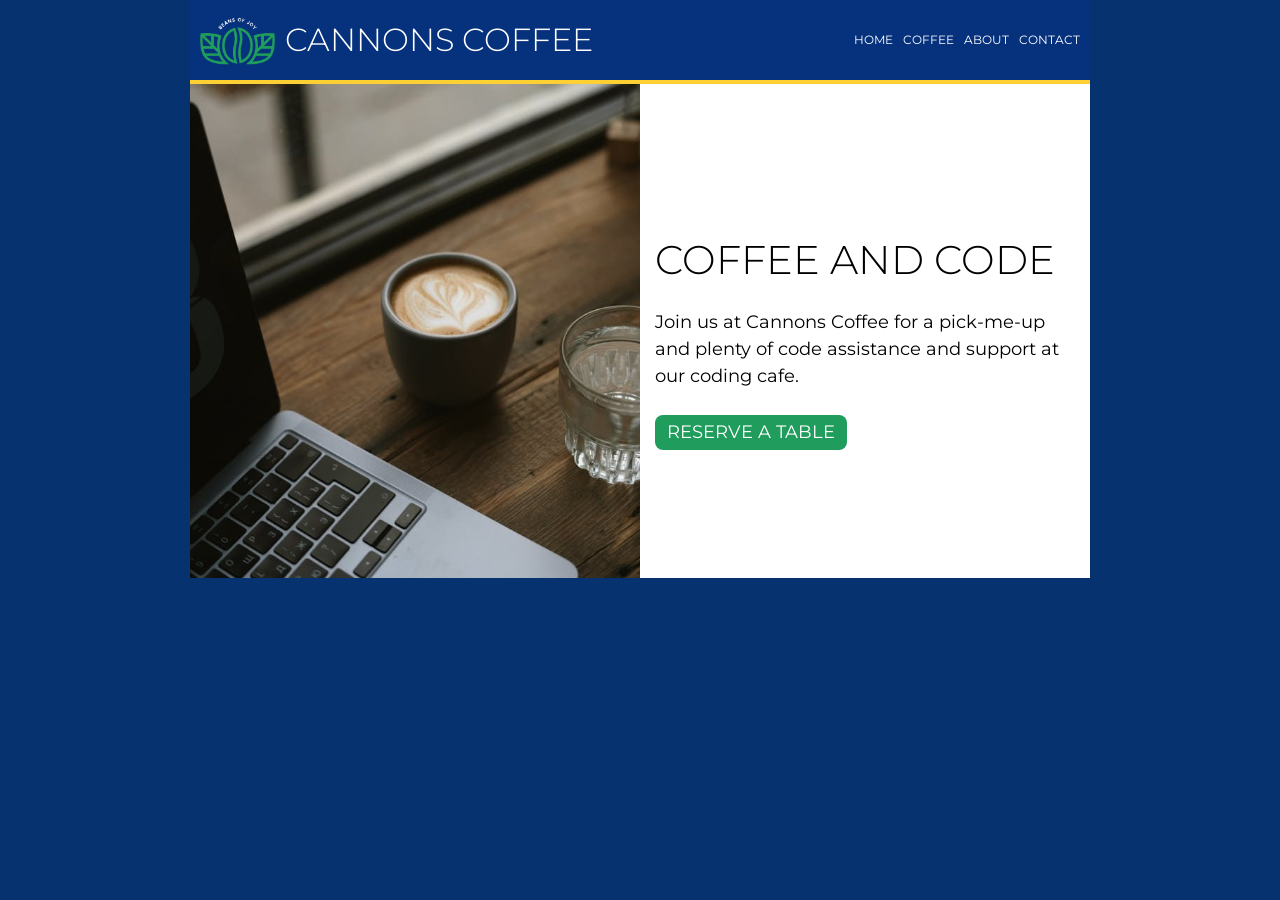
==== index.html @ d1c2d3db "initial commit" ====
<!DOCTYPE html>
<html lang="en">

<head>
    <meta charset="UTF-8">
    <meta name="viewport" content="width=device-width, initial-scale=1.0">
    <title>Document</title>
    <link rel="stylesheet" href="css/styles.css">
</head>

<body>
    <header>
        <img src="images/logonav.png" alt="Cannons Coffee Logo, Beans of Joy" />
        <h1> CANNONS COFFEE </h1>
        <nav>
            <a href="index.html"> Home </a>
            <a href="latte.html"> Coffee </a>
            <a href="https://www.starbucks.com/" target="_blank"> About </a>
            <a href="mailto:jc.8161984@gmail.com"> Contact </a>
        </nav>
    </header>


    <div class="container">

        <main>
            <section class="opening">
                <img src="images/coffee-computer.jpg" alt="Laptop with a cup of coffee and a glass of water" />
                <div class="opening-text">
                    <h2>Coffee and Code</h2>
                    <p> Join us at Cannons Coffee for a pick-me-up and plenty of code assistance and support at our
                        coding cafe. </p>
                    <a class="button" href="https://www.dunkindonuts.com/" target="_blank" rel="noopener noreferrer">
                        Reserve a table </a>
                </div>
            </section>









        </main>

        <footer>
        </footer>

    </div>

</body>

</html>
---- css/styles.css ----
@import url('https://fonts.googleapis.com/css2?family=Montserrat:ital,wght@0,100..900;1,100..900&family=Nunito+Sans:ital,opsz,wght@0,6..12,200..1000;1,6..12,200..1000&family=Ovo&display=swap');

:root {
  --black: #000000;
  --Catalina: #06327d;
  --Bluetiful: #2b70e4;
  --Vegan: #209d5c;
  --Sunglow: #ffd034;
  --white: #ffffff;
  --LightBlue: #cadbf8;
  --line-height: 1.1667;
  --font-weight: 300;
  --text-transform: uppercase;
}

html {
  box-sizing: border-box;
}

*,
*:before,
*:after {
  box-sizing: inherit;
}

body {
  color: var(--black);
  background-color: #063270;
  font-family: "Montserrat", sans-serif;
  font-size: 1.125rem;
  line-height: 1.5;
  margin: 0;
}

h1 {
    font-size: 3rem;
    line-height: var(--line-height);
    font-weight: var(--font-weight);
    text-transform: var(--text-transform);
    margin: 0;
}

h2 {
    font-size: 2.5rem;
    line-height: var(--line-height);
    font-weight: var(--font-weight);
    text-transform: var(--text-transform);
}

h3 {
    font-size: 1.75rem;
    line-height: var(--line-height);
    font-weight: var(--font-weight);
}

.container {
    max-width: 1200px;
    margin: 0 auto;
}

/* ___________________________________________________________ */
/* Mobile (max-width: 649px) */
header {
    background-color: var(--Catalina);
    color: var(--white);
    text-align: center;
    padding: 20px;
}

header img {
    display: block;
    width: 70px;
    margin: 0 auto;
}

header h1 {
    margin: 10px auto;
}

nav {
    display: flex;
    flex-wrap: wrap;
    justify-content: center;
    gap: 10px;
    max-width: 220px;
    margin: 0 auto;
}

nav a {
    color: var(--white);
    text-decoration: none;
    text-transform: uppercase;
}

.opening {
    background-color: var(--white);
    padding: 35px 20px;
     border-top: 4px solid var(--Sunglow);
}

.opening img {
    display: block;
    width: 100%;
    height: auto;
}

.opening h2 {
    margin: 25px 0;
}

.opening p {
    margin-bottom: 25px;
}

.button {
    display: inline-block;
    background-color: var(--Vegan);
    color: var(--white);
    border-radius: 8px;
    text-decoration: none;
    text-transform: uppercase;
    padding: 4px 12px;
}

/* _________________________________________________ */
/* Tablet */
@media (min-width: 650px) {
    header {
        display: flex;
        flex-wrap: wrap;
        align-items: center;
        justify-content: center;
        column-gap: 15px;
        row-gap: 10px;
        padding: 20px;
    }

    header img {
        width: 100px;
        margin: 0;
    }

    header h1 {
        max-width: none;
        margin: 0;
        white-space: nowrap;
    }

    nav {
        width: 100%;
        max-width: none;
        margin: 0;
        gap: 20px;
    }

.opening {
    display: flex;
    align-items: stretch;
    gap: 0;
    padding: 0;
}

.opening img {
    width: 50%;
    height: auto;
    object-fit: cover;
}

.opening-text {
    flex: 1;
    min-width: 0;
    padding: 20px 15px;
}
/* _________________________________________________ */
/* Desktop */
@media (min-width: 1000px) {

    header {
        max-width: 900px;
        margin: 0 auto;
        flex-wrap: nowrap;
        justify-content: space-between;
        gap: 10px;
        padding: 15px 10px;
    }

    header img {
        width: 75px;
    }

    header h1 {
        font-size: 2rem;
    }

    nav {
        width: auto;
        flex-wrap: nowrap;
        margin-left: auto;
        gap: 10px;
    }

    nav a {
        font-size: 0.75rem;
    }

    .opening {
        max-width: 900px;
        margin: 0 auto;
        align-items: center;
        padding: 0;
    }

    .opening img {
        width: 50%;
        object-fit: cover;
    }

    .opening-text {
        flex: 1;
        padding: 20px 15px;
    }
}
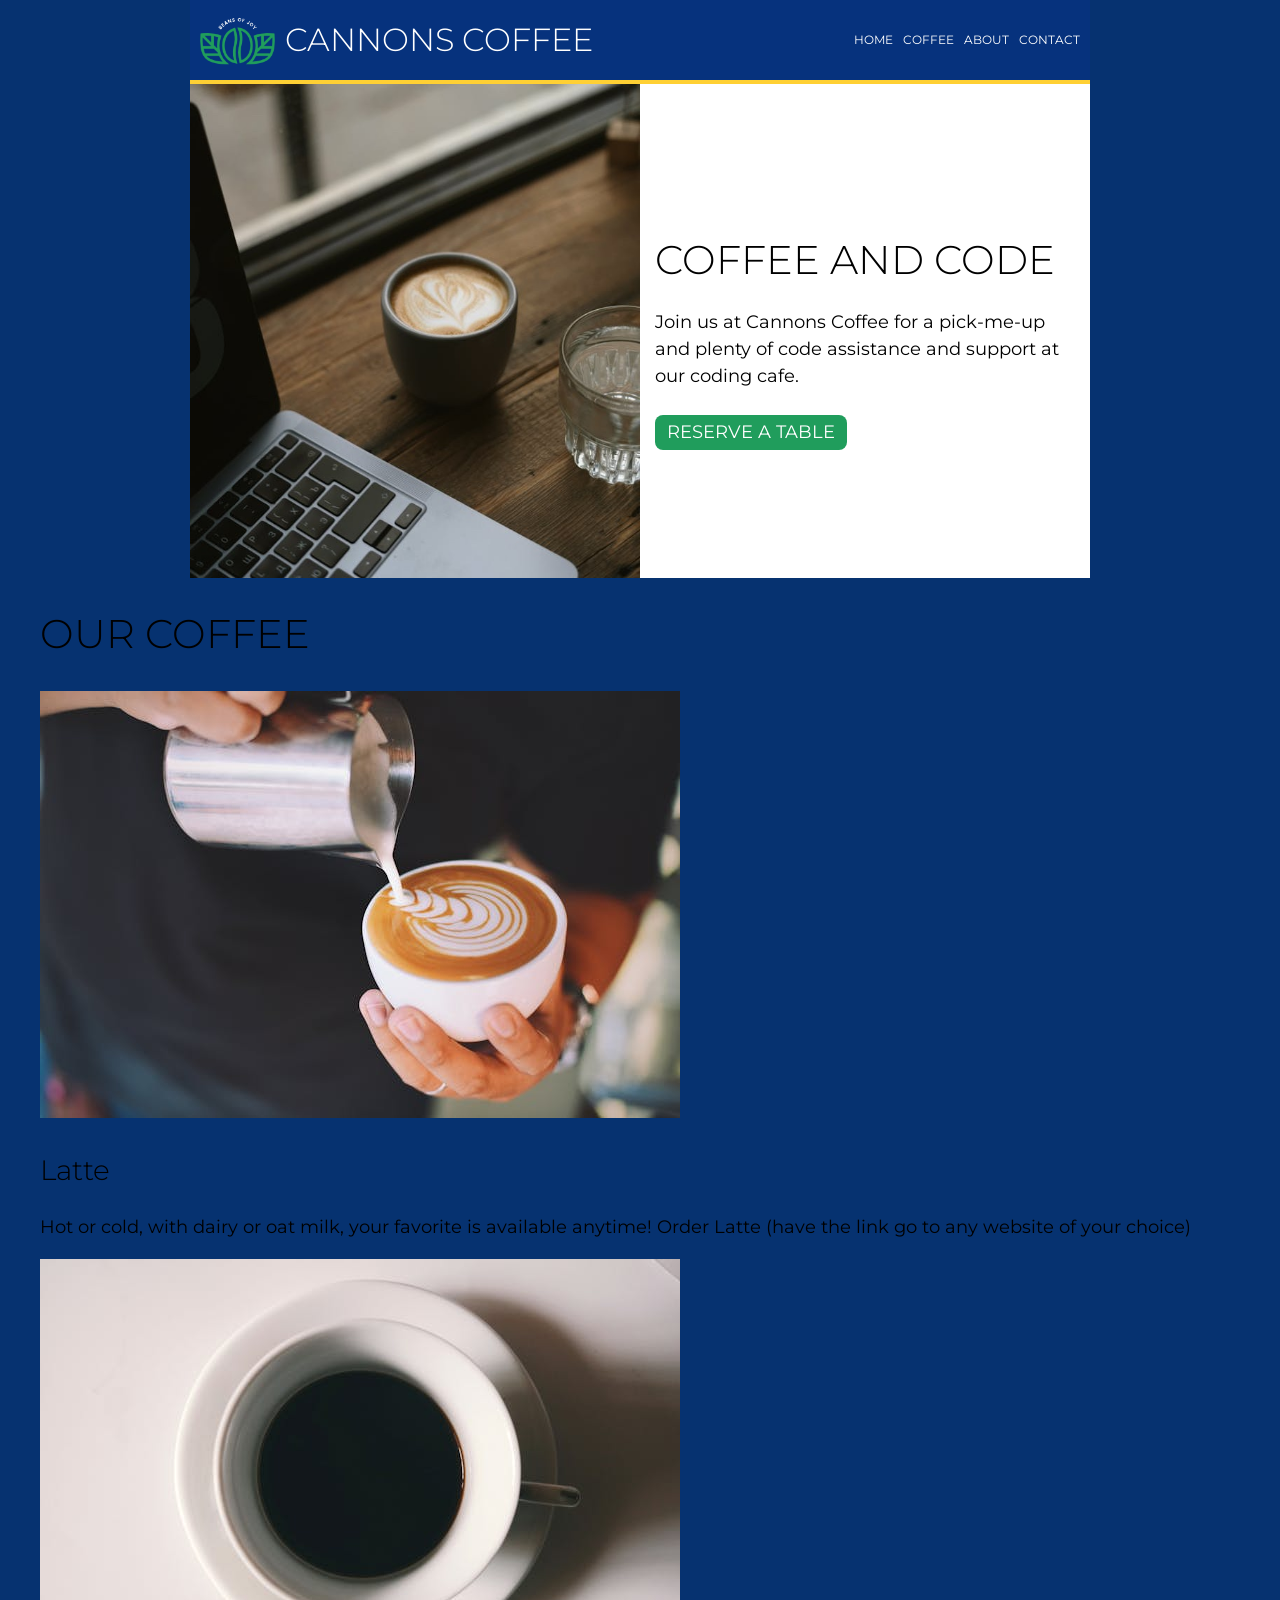
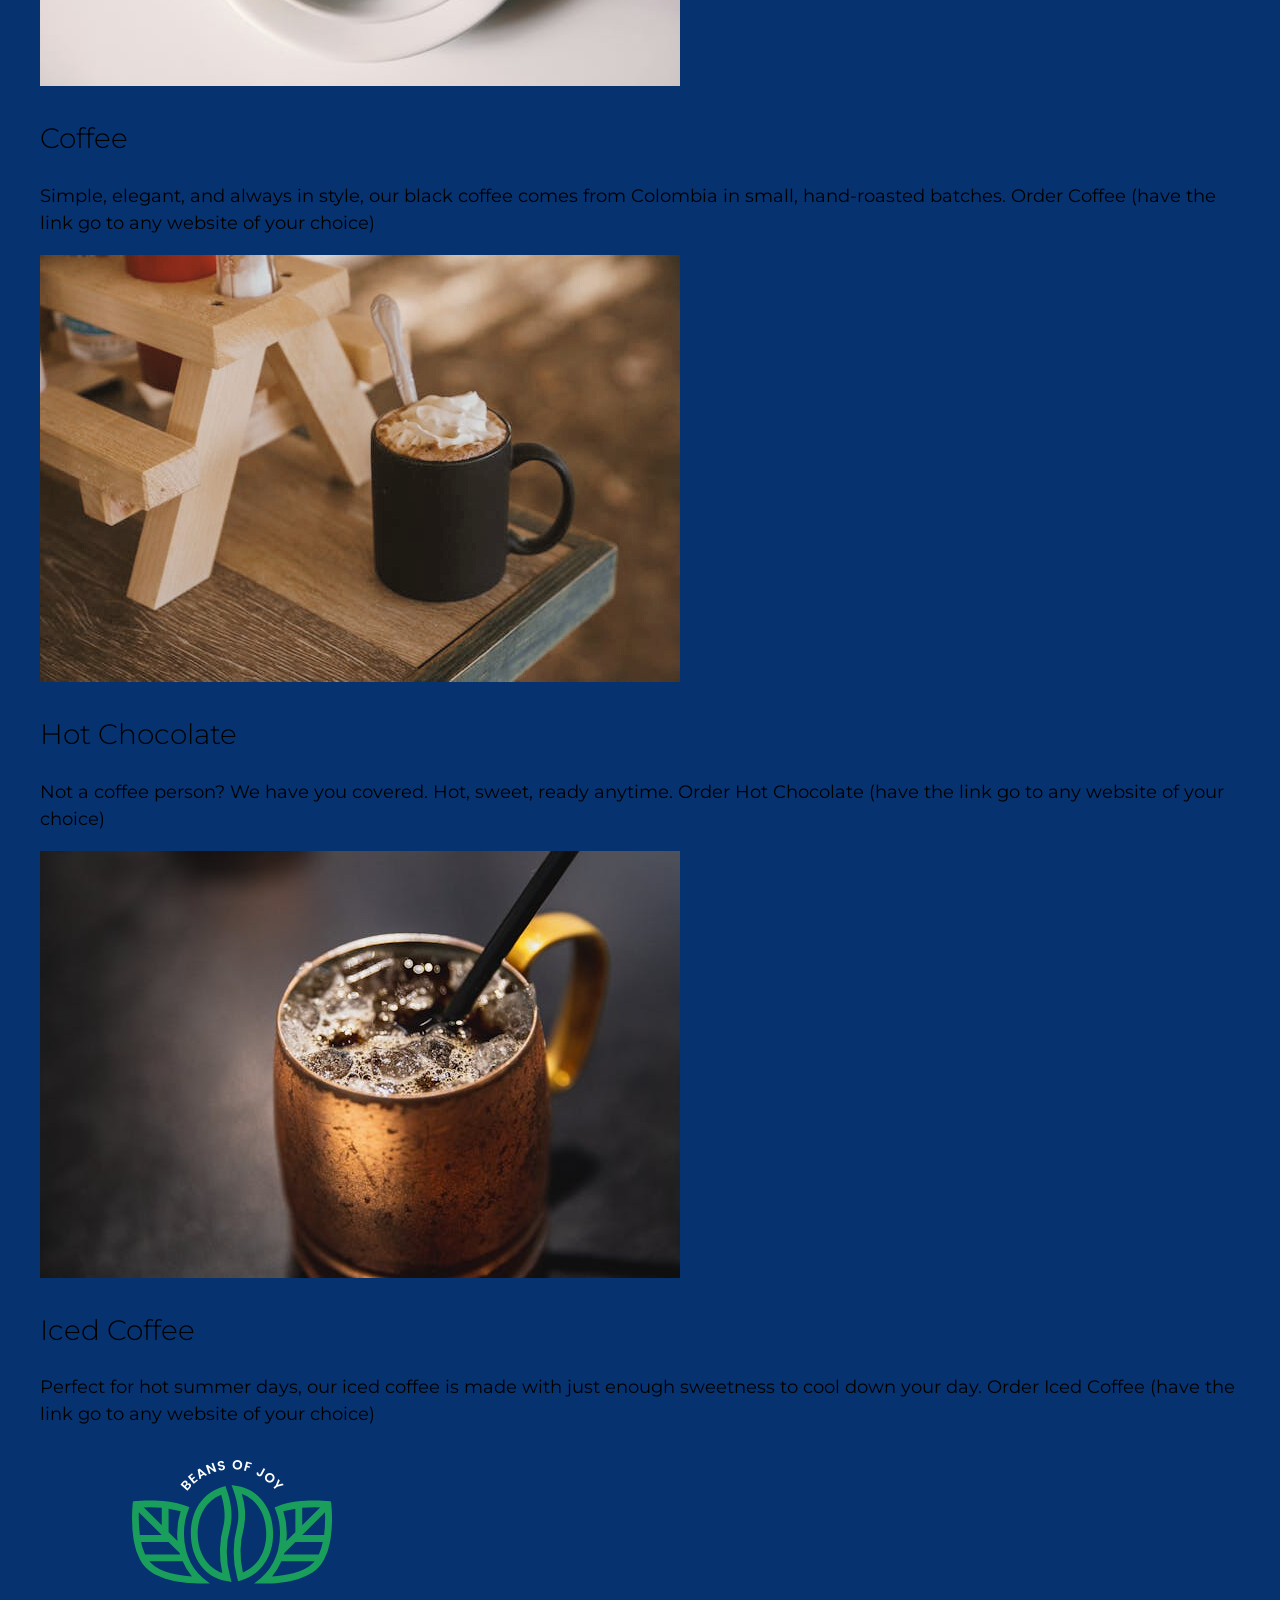
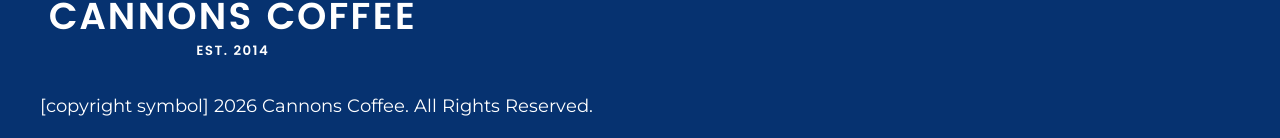
==== commit 8cd4a237: "update html" ====
--- a/index.html
+++ b/index.html
@@ -24,6 +24,7 @@
     <div class="container">
 
         <main>
+
             <section class="opening">
                 <img src="images/coffee-computer.jpg" alt="Laptop with a cup of coffee and a glass of water" />
                 <div class="opening-text">
@@ -35,17 +36,41 @@
                 </div>
             </section>
 
+            <h2> Our Coffee </h2>
+
+            <section class="ourcoffee">
+
+                <img src="images/late.jpg" alt="Latte in a cup" />
+                <h3> Latte </h3>
+                <p> Hot or cold, with dairy or oat milk, your favorite is available anytime!
+                    Order Latte (have the link go to any website of your choice) </p>
 
 
+                <img src="images/coffee.jpg" alt="Coffee in a cup" />
+                <h3> Coffee </h3>
+                <p> Simple, elegant, and always in style, our black coffee comes from Colombia in small, hand-roasted
+                    batches.
+                    Order Coffee (have the link go to any website of your choice) </p>
 
 
+                <img src="images/hotcho.jpg" alt="Hot Chocolate in a cup with whipped cream" />
+                <h3> Hot Chocolate </h3>
+                <p> Not a coffee person? We have you covered. Hot, sweet, ready anytime.
+                    Order Hot Chocolate (have the link go to any website of your choice) </p>
 
 
+                <img src="images/ice.jpg" alt="Iced coffee in a mug with a straw" />
+                <h3> Iced Coffee </h3>
+                <p> Perfect for hot summer days, our iced coffee is made with just enough sweetness to cool down your
+                    day.
+                    Order Iced Coffee (have the link go to any website of your choice) </p>
 
-
+            </section>
         </main>
 
         <footer>
+            <img src="images/logofooter.png" alt="Cannons Coffee, Beans of Joy! Est. 2014" />
+            <p> [copyright symbol] 2026 Cannons Coffee. All Rights Reserved. </p>
         </footer>
 
     </div>
--- a/css/styles.css
+++ b/css/styles.css
@@ -122,6 +122,20 @@
     padding: 4px 12px;
 }
 
+footer {
+
+}
+
+footer img {
+    
+}
+
+footer p {
+color: var(--white);
+}
+
+
+
 /* _________________________________________________ */
 /* Tablet */
 @media (min-width: 650px) {
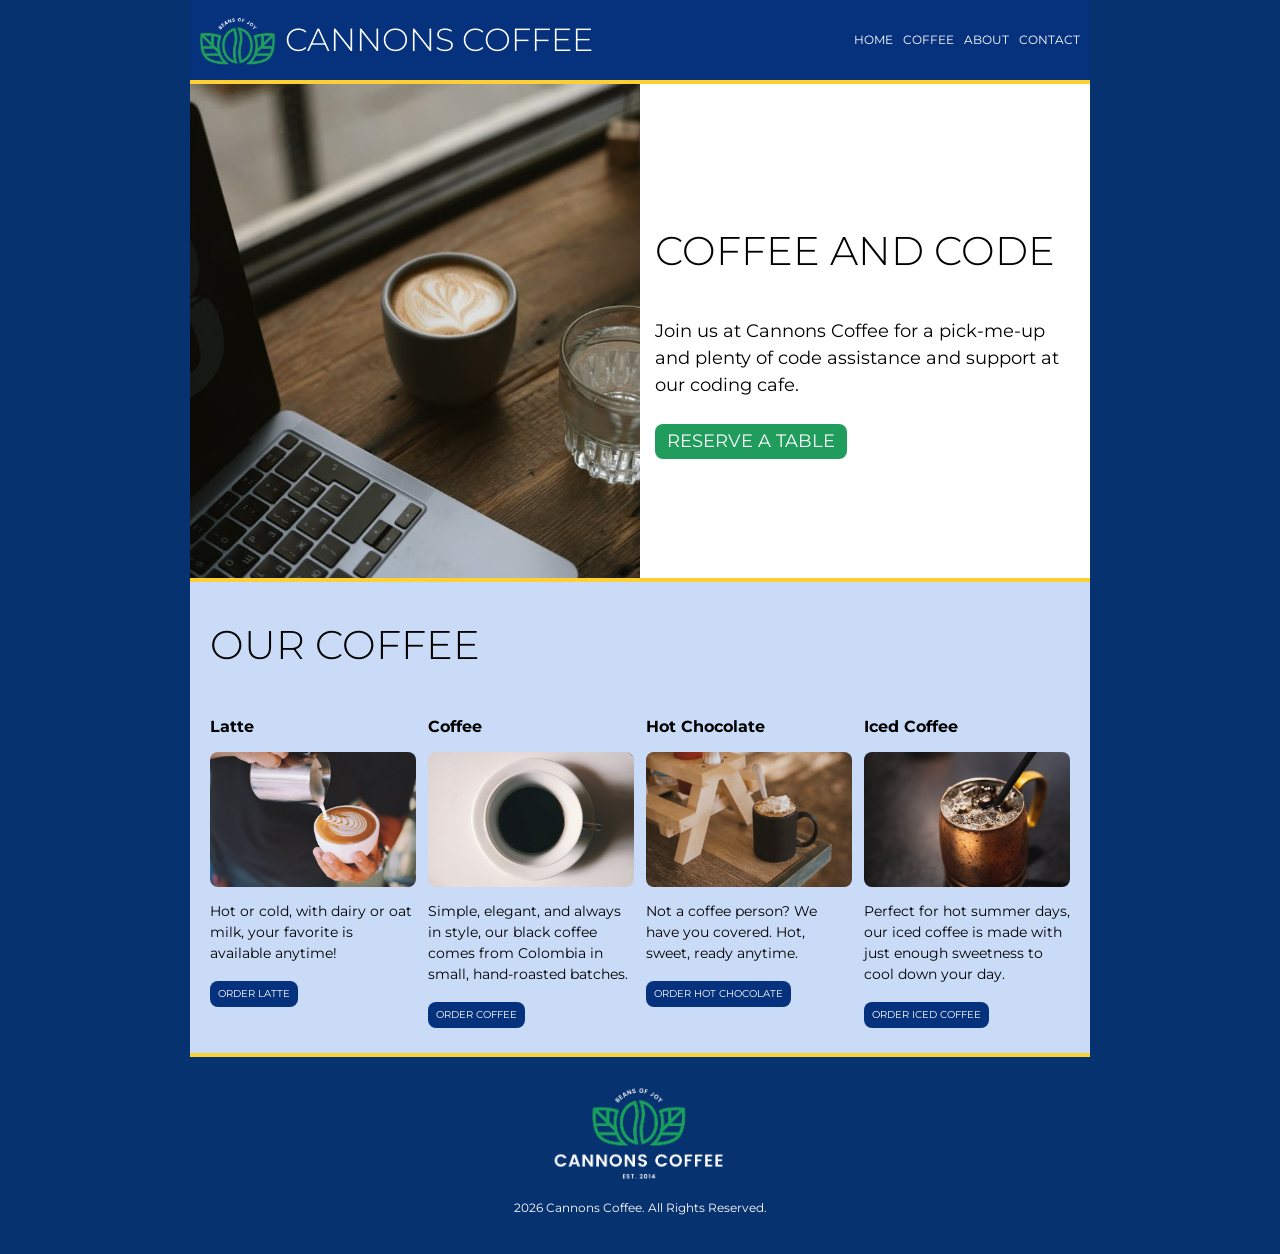
==== commit 618422d7: "changes to css" ====
--- a/index.html
+++ b/index.html
@@ -9,23 +9,22 @@
 </head>
 
 <body>
-    <header>
-        <img src="images/logonav.png" alt="Cannons Coffee Logo, Beans of Joy" />
-        <h1> CANNONS COFFEE </h1>
-        <nav>
-            <a href="index.html"> Home </a>
-            <a href="latte.html"> Coffee </a>
-            <a href="https://www.starbucks.com/" target="_blank"> About </a>
-            <a href="mailto:jc.8161984@gmail.com"> Contact </a>
-        </nav>
-    </header>
+    <div class="container">
 
-
-    <div class="container">
+        <header>
+            <img src="images/logonav.png" alt="Cannons Coffee Logo, Beans of Joy" />
+            <h1> CANNONS COFFEE </h1>
+            <nav>
+                <a href="index.html"> Home </a>
+                <a href="latte.html"> Coffee </a>
+                <a href="https://www.starbucks.com/" target="_blank"> About </a>
+                <a href="mailto:jc.8161984@gmail.com"> Contact </a>
+            </nav>
+        </header>
 
         <main>
 
-            <section class="opening">
+            <section class="openingsection">
                 <img src="images/coffee-computer.jpg" alt="Laptop with a cup of coffee and a glass of water" />
                 <div class="opening-text">
                     <h2>Coffee and Code</h2>
@@ -36,41 +35,61 @@
                 </div>
             </section>
 
-            <h2> Our Coffee </h2>
+            <section class="ourcoffee">
+                <h2>Our Coffee</h2>
 
-            <section class="ourcoffee">
-
-                <img src="images/late.jpg" alt="Latte in a cup" />
-                <h3> Latte </h3>
-                <p> Hot or cold, with dairy or oat milk, your favorite is available anytime!
-                    Order Latte (have the link go to any website of your choice) </p>
+                <div class="coffee-items">
 
 
-                <img src="images/coffee.jpg" alt="Coffee in a cup" />
-                <h3> Coffee </h3>
-                <p> Simple, elegant, and always in style, our black coffee comes from Colombia in small, hand-roasted
-                    batches.
-                    Order Coffee (have the link go to any website of your choice) </p>
+                    <div class="coffee-item">
+                        <h3>Latte</h3>
+                        <img src="images/late.jpg" alt="Latte in a cup" />
+                        <p>Hot or cold, with dairy or oat milk, your favorite is available anytime!</p>
+                        <a class="button1" href="latte.html">Order Latte</a>
+                    </div>
 
 
-                <img src="images/hotcho.jpg" alt="Hot Chocolate in a cup with whipped cream" />
-                <h3> Hot Chocolate </h3>
-                <p> Not a coffee person? We have you covered. Hot, sweet, ready anytime.
-                    Order Hot Chocolate (have the link go to any website of your choice) </p>
+                    <div class="coffee-item">
+                        <h3>Coffee</h3>
+                        <img src="images/coffee.jpg" alt="Coffee in a cup" />
+                        <p>Simple, elegant, and always in style, our black coffee comes from Colombia in small,
+                            hand-roasted
+                            batches.</p>
+                        <a class="button1" href="https://www.starbucks.com/" target="_blank"
+                            rel="noopener noreferrer">Order
+                            Coffee</a>
+                    </div>
 
 
-                <img src="images/ice.jpg" alt="Iced coffee in a mug with a straw" />
-                <h3> Iced Coffee </h3>
-                <p> Perfect for hot summer days, our iced coffee is made with just enough sweetness to cool down your
-                    day.
-                    Order Iced Coffee (have the link go to any website of your choice) </p>
+                    <div class="coffee-item">
+                        <h3>Hot Chocolate</h3>
+                        <img src="images/hotcho.jpg" alt="Hot Chocolate in a cup with whipped cream" />
+                        <p>Not a coffee person? We have you covered. Hot, sweet, ready anytime.</p>
+                        <a class="button1" href="https://www.starbucks.com/" target="_blank"
+                            rel="noopener noreferrer">Order Hot
+                            Chocolate</a>
+                    </div>
 
+
+                    <div class="coffee-item">
+                        <h3>Iced Coffee</h3>
+                        <img src="images/ice.jpg" alt="Iced coffee in a mug with a straw" />
+                        <p>Perfect for hot summer days, our iced coffee is made with just enough sweetness to cool down
+                            your day.
+                        </p>
+                        <a class="button1" href="https://www.starbucks.com/" target="_blank"
+                            rel="noopener noreferrer">Order Iced
+                            Coffee</a>
+                    </div>
+
+                </div>
             </section>
+
         </main>
 
         <footer>
             <img src="images/logofooter.png" alt="Cannons Coffee, Beans of Joy! Est. 2014" />
-            <p> [copyright symbol] 2026 Cannons Coffee. All Rights Reserved. </p>
+            <p> 2026 Cannons Coffee. All Rights Reserved. </p>
         </footer>
 
     </div>
--- a/css/styles.css
+++ b/css/styles.css
@@ -74,7 +74,13 @@
 }
 
 header h1 {
+    font-size: 1.75rem;
+    max-width: 220px;
     margin: 10px auto;
+}
+
+h3 {
+    font-weight: bold;
 }
 
 nav {
@@ -90,25 +96,27 @@
     color: var(--white);
     text-decoration: none;
     text-transform: uppercase;
-}
-
-.opening {
+    font-size: 0.75rem;
+}
+
+.openingsection {
     background-color: var(--white);
     padding: 35px 20px;
-     border-top: 4px solid var(--Sunglow);
-}
-
-.opening img {
+    border-top: 4px solid var(--Sunglow);
+       border-bottom: 4px solid var(--Sunglow);
+}
+
+.openingsection img {
     display: block;
     width: 100%;
     height: auto;
 }
 
-.opening h2 {
+.openingsection h2 {
     margin: 25px 0;
 }
 
-.opening p {
+.openingsection p {
     margin-bottom: 25px;
 }
 
@@ -122,22 +130,72 @@
     padding: 4px 12px;
 }
 
+.ourcoffee {
+    background-color: var(--LightBlue);
+    padding: 25px 20px;
+}
+
+.ourcoffee h2 {
+    margin: 15px 0 35px;
+}
+
+.coffee-items {
+    display: flex;
+    flex-direction: column;
+    gap: 25px;
+}
+
+.coffee-item {
+    min-width: 0;
+}
+
+.coffee-item h3 {
+    margin: 15px 0;
+}
+
+.coffee-item img {
+    display: block;
+    width: 100%;
+    height: auto;
+    border-radius: 8px;
+}
+
+.coffee-item p {
+    font-size: 0.875rem;
+    line-height: 1.5;
+}
+
+.button1 {
+    display: inline-block;
+    background-color: var(--Catalina);
+    color: var(--white);
+    border-radius: 8px;
+    text-decoration: none;
+    text-transform: uppercase;
+    padding: 4px 12px;
+}
+
 footer {
-
+    text-align: center;
+    padding: 25px 20px;
 }
 
 footer img {
-    
+    display: block;
+    width: 180px;
+    max-width: 100%;
+    height: auto;
+    margin: 0 auto;
 }
 
 footer p {
-color: var(--white);
-}
-
-
-
-/* _________________________________________________ */
-/* Tablet */
+    color: var(--white);
+    font-size: 0.75rem;
+    margin-top: 15px;
+}
+
+/* __________________________________________ */
+/* Tablet (min-width: 650px) */
 @media (min-width: 650px) {
     header {
         display: flex;
@@ -155,6 +213,7 @@
     }
 
     header h1 {
+        font-size: 2rem;
         max-width: none;
         margin: 0;
         white-space: nowrap;
@@ -167,28 +226,48 @@
         gap: 20px;
     }
 
-.opening {
-    display: flex;
-    align-items: stretch;
-    gap: 0;
-    padding: 0;
-}
-
-.opening img {
-    width: 50%;
-    height: auto;
-    object-fit: cover;
-}
-
-.opening-text {
-    flex: 1;
-    min-width: 0;
-    padding: 20px 15px;
-}
-/* _________________________________________________ */
-/* Desktop */
+    nav a {
+        font-size: 1rem;
+    }
+
+    .openingsection {
+        display: flex;
+        align-items: stretch;
+        gap: 0;
+        padding: 0;
+    }
+
+    .openingsection img {
+        width: 50%;
+        height: auto;
+        object-fit: cover;
+    }
+
+    .opening-text {
+        flex: 1;
+        min-width: 0;
+        padding: 20px 15px;
+    }
+
+    .coffee-items {
+        flex-direction: row;
+        flex-wrap: wrap;
+        gap: 20px;
+    }
+
+    .coffee-item {
+        flex: 0 0 calc((100% - 20px) / 2);
+    }
+
+    .coffee-item img {
+        height: 180px;
+        object-fit: cover;
+    }
+}
+
+/* __________________________________________ */
+/* Desktop (min-width: 1000px) */
 @media (min-width: 1000px) {
-
     header {
         max-width: 900px;
         margin: 0 auto;
@@ -217,14 +296,14 @@
         font-size: 0.75rem;
     }
 
-    .opening {
+    .openingsection {
         max-width: 900px;
         margin: 0 auto;
-        align-items: center;
+        align-items: stretch;
         padding: 0;
     }
 
-    .opening img {
+    .openingsection img {
         width: 50%;
         object-fit: cover;
     }
@@ -232,5 +311,71 @@
     .opening-text {
         flex: 1;
         padding: 20px 15px;
+        display: flex;
+        flex-direction: column;
+        align-items: flex-start;
+        justify-content: center;
+    }
+
+    .ourcoffee {
+        max-width: 900px;
+        margin: 0 auto;
+        padding: 25px 20px;
+        border-bottom: 4px solid var(--Sunglow);
+    }
+
+    .ourcoffee h2 {
+        margin: 15px 0 35px;
+    }
+
+    .coffee-items {
+        display: flex;
+        flex-direction: row;
+        flex-wrap: nowrap;
+        gap: 12px;
+    }
+
+    .coffee-item {
+        flex: 1;
+        min-width: 0;
+    }
+
+    .coffee-item h3 {
+        font-size: 1rem;
+        font-weight: 700;
+        white-space: nowrap;
+        margin: 15px 0;
+    }
+
+    .coffee-item img {
+        display: block;
+        width: 100%;
+        height: 135px;
+        object-fit: cover;
+        border-radius: 8px;
+    }
+
+    .coffee-item p {
+        font-size: 0.875rem;
+        line-height: 1.5;
+    }
+
+    .coffee-item .button1 {
+        font-size: 0.65rem;
+        white-space: nowrap;
+        padding: 5px 8px;
+    }
+
+    footer {
+        text-align: center;
+        padding: 25px 20px;
+    }
+
+    footer img {
+        width: 180px;
+    }
+
+    footer p {
+        font-size: 0.75rem;
     }
 }
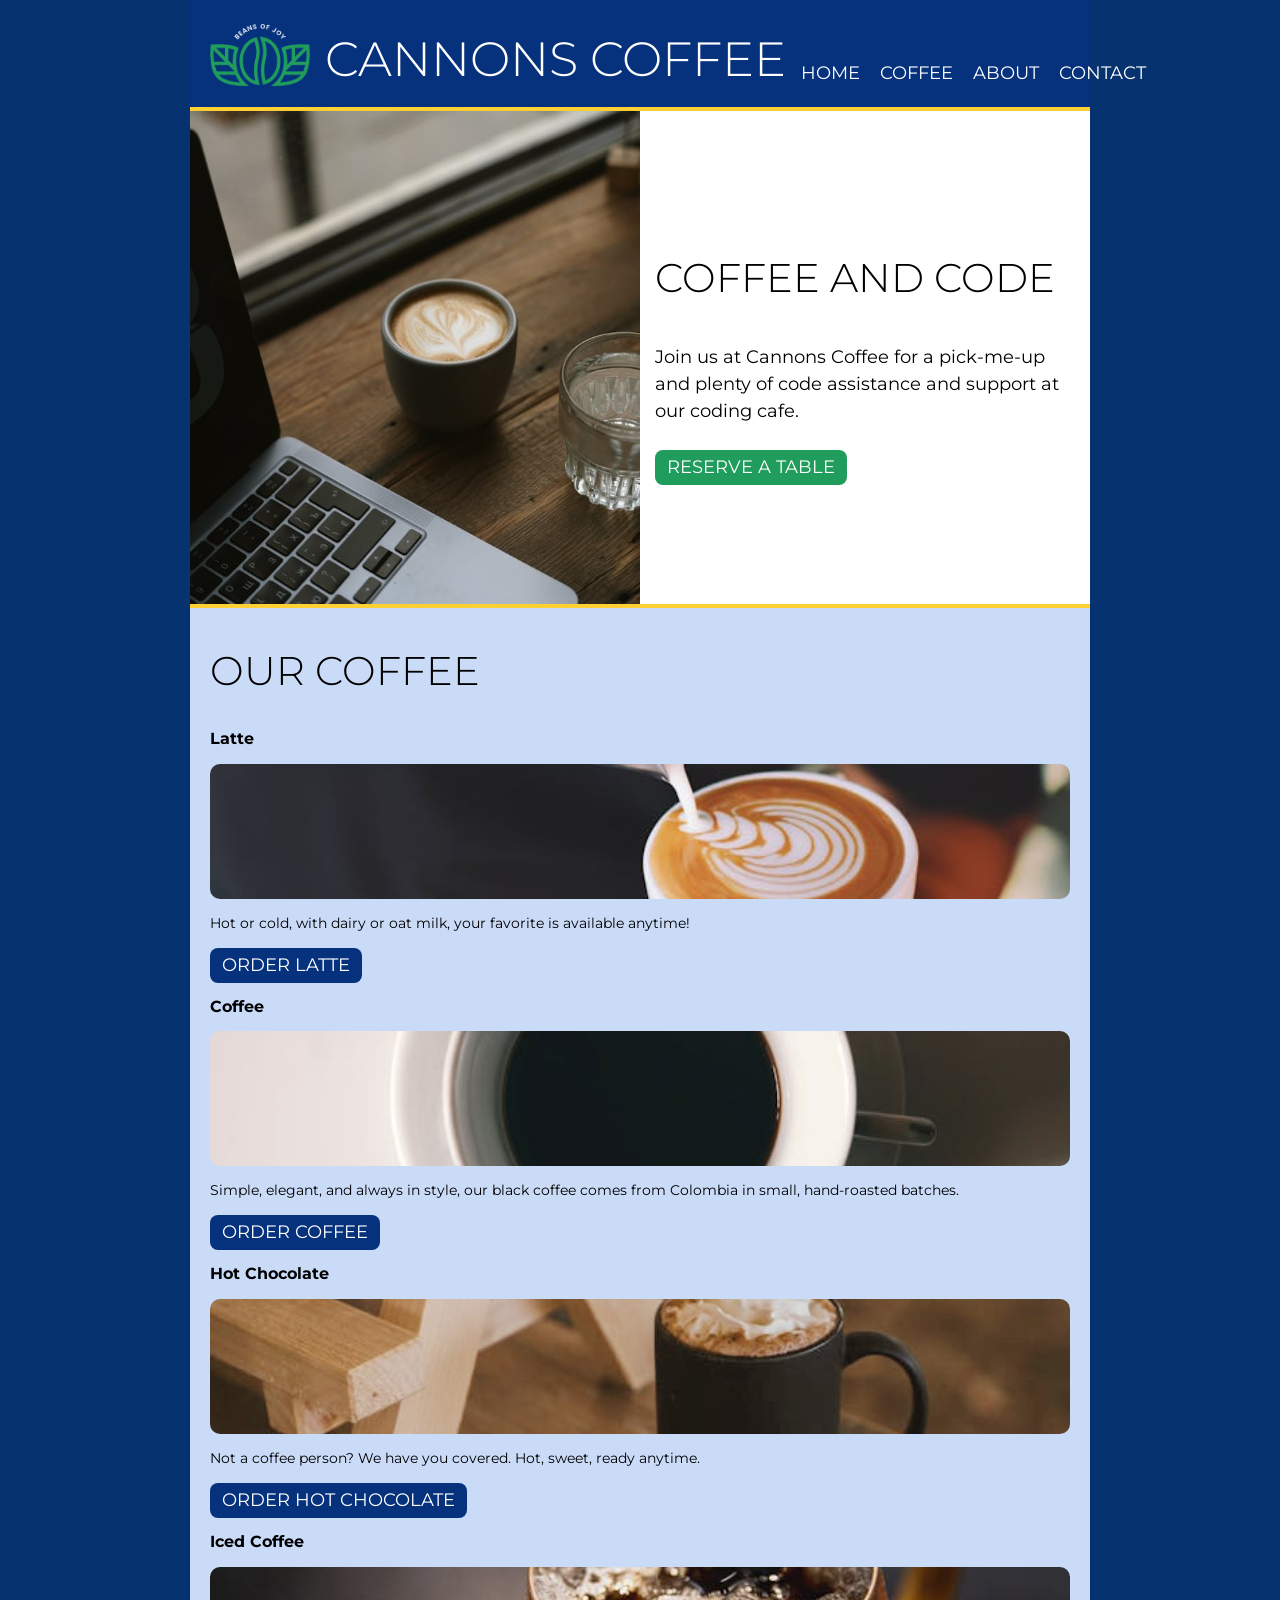
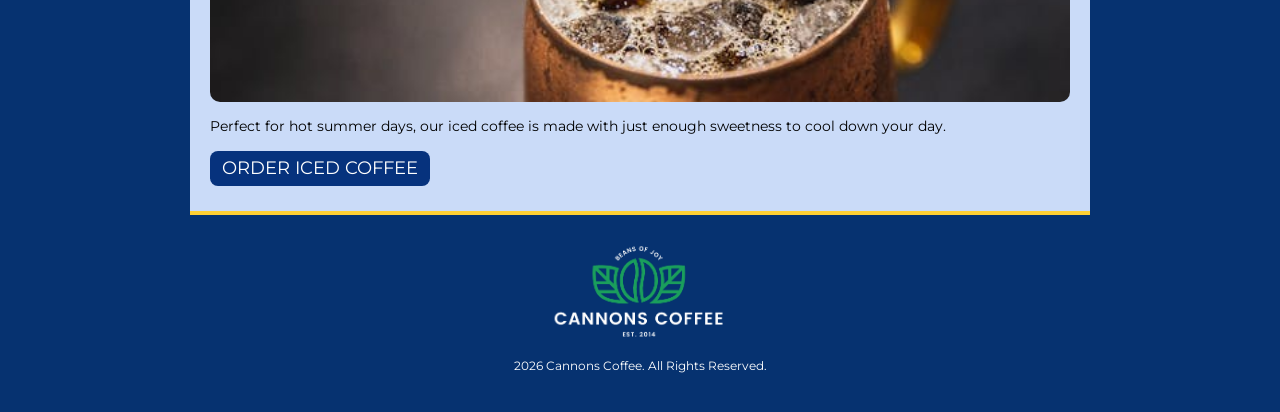
==== commit acd94437: "changes to css" ====
--- a/index.html
+++ b/index.html
@@ -4,7 +4,7 @@
 <head>
     <meta charset="UTF-8">
     <meta name="viewport" content="width=device-width, initial-scale=1.0">
-    <title>Document</title>
+    <title> Coffee </title>
     <link rel="stylesheet" href="css/styles.css">
 </head>
 
@@ -24,10 +24,10 @@
 
         <main>
 
-            <section class="openingsection">
+            <section class="opening">
                 <img src="images/coffee-computer.jpg" alt="Laptop with a cup of coffee and a glass of water" />
                 <div class="opening-text">
-                    <h2>Coffee and Code</h2>
+                    <h2> Coffee and Code </h2>
                     <p> Join us at Cannons Coffee for a pick-me-up and plenty of code assistance and support at our
                         coding cafe. </p>
                     <a class="button" href="https://www.dunkindonuts.com/" target="_blank" rel="noopener noreferrer">
@@ -38,53 +38,43 @@
             <section class="ourcoffee">
                 <h2>Our Coffee</h2>
 
-                <div class="coffee-items">
-
+                    <div class="coffee-item">
+                        <h3> Latte </h3>
+                        <img src="images/late.jpg" alt="Latte in a cup" />
+                        <p> Hot or cold, with dairy or oat milk, your favorite is available anytime! </p>
+                        <a class="button1" href="https://www.starbucks.com/" target="_blank" rel="noopener noreferrer"> Order Latte </a>
+                    </div>
 
                     <div class="coffee-item">
-                        <h3>Latte</h3>
-                        <img src="images/late.jpg" alt="Latte in a cup" />
-                        <p>Hot or cold, with dairy or oat milk, your favorite is available anytime!</p>
-                        <a class="button1" href="latte.html">Order Latte</a>
+                        <h3> Coffee </h3>
+                        <img src="images/coffee.jpg" alt="Coffee in a cup" />
+                        <p> Simple, elegant, and always in style, our black coffee comes from Colombia in small,
+                            hand-roasted batches. </p>
+                        <a class="button1" href="https://www.dunkindonuts.com/" target="_blank" rel="noopener noreferrer">
+                            Order Coffee
+                        </a>
                     </div>
 
+                    <div class="coffee-item">
+                        <h3> Hot Chocolate </h3>
+                        <img src="images/hotcho.jpg" alt="Hot Chocolate in a cup with whipped cream" />
+                        <p> Not a coffee person? We have you covered. Hot, sweet, ready anytime. </p>
+                        <a class="button1" href="https://www.dutchbros.com/" target="_blank" rel="noopener noreferrer">
+                            Order Hot
+                            Chocolate </a>
+                    </div>
 
                     <div class="coffee-item">
-                        <h3>Coffee</h3>
-                        <img src="images/coffee.jpg" alt="Coffee in a cup" />
-                        <p>Simple, elegant, and always in style, our black coffee comes from Colombia in small,
-                            hand-roasted
-                            batches.</p>
-                        <a class="button1" href="https://www.starbucks.com/" target="_blank"
-                            rel="noopener noreferrer">Order
-                            Coffee</a>
+                        <h3> Iced Coffee </h3>
+                        <img src="images/ice.jpg" alt="Iced coffee in a mug with a straw" />
+                        <p> Perfect for hot summer days, our iced coffee is made with just enough sweetness to cool down
+                            your day. </p>
+                        <a class="button1" href="https://7brew.com/" target="_blank" rel="noopener noreferrer">
+                            Order Iced
+                            Coffee </a>
                     </div>
 
-
-                    <div class="coffee-item">
-                        <h3>Hot Chocolate</h3>
-                        <img src="images/hotcho.jpg" alt="Hot Chocolate in a cup with whipped cream" />
-                        <p>Not a coffee person? We have you covered. Hot, sweet, ready anytime.</p>
-                        <a class="button1" href="https://www.starbucks.com/" target="_blank"
-                            rel="noopener noreferrer">Order Hot
-                            Chocolate</a>
-                    </div>
-
-
-                    <div class="coffee-item">
-                        <h3>Iced Coffee</h3>
-                        <img src="images/ice.jpg" alt="Iced coffee in a mug with a straw" />
-                        <p>Perfect for hot summer days, our iced coffee is made with just enough sweetness to cool down
-                            your day.
-                        </p>
-                        <a class="button1" href="https://www.starbucks.com/" target="_blank"
-                            rel="noopener noreferrer">Order Iced
-                            Coffee</a>
-                    </div>
-
-                </div>
             </section>
-
         </main>
 
         <footer>
@@ -93,7 +83,5 @@
         </footer>
 
     </div>
-
 </body>
-
 </html>
--- a/css/styles.css
+++ b/css/styles.css
@@ -73,8 +73,8 @@
     margin: 0 auto;
 }
 
-header h1 {
-    font-size: 1.75rem;
+h1 {
+    /* font-size: 1.75rem; */
     max-width: 220px;
     margin: 10px auto;
 }
@@ -96,27 +96,27 @@
     color: var(--white);
     text-decoration: none;
     text-transform: uppercase;
-    font-size: 0.75rem;
-}
-
-.openingsection {
+    /* font-size: 0.75rem; */
+}
+
+.opening {
     background-color: var(--white);
     padding: 35px 20px;
     border-top: 4px solid var(--Sunglow);
-       border-bottom: 4px solid var(--Sunglow);
-}
-
-.openingsection img {
+    border-bottom: 4px solid var(--Sunglow);
+}
+
+.opening img {
     display: block;
     width: 100%;
     height: auto;
 }
 
-.openingsection h2 {
+h2 {
     margin: 25px 0;
 }
 
-.openingsection p {
+.opening p {
     margin-bottom: 25px;
 }
 
@@ -213,7 +213,6 @@
     }
 
     header h1 {
-        font-size: 2rem;
         max-width: none;
         margin: 0;
         white-space: nowrap;
@@ -226,27 +225,23 @@
         gap: 20px;
     }
 
-    nav a {
-        font-size: 1rem;
-    }
-
-    .openingsection {
+    .opening {
         display: flex;
         align-items: stretch;
         gap: 0;
         padding: 0;
     }
 
-    .openingsection img {
+    .opening img {
         width: 50%;
         height: auto;
-        object-fit: cover;
+        /* object-fit: cover; */
     }
 
     .opening-text {
-        flex: 1;
+        /* flex: 1; */
         min-width: 0;
-        padding: 20px 15px;
+        padding: 20px;
     }
 
     .coffee-items {
@@ -260,8 +255,8 @@
     }
 
     .coffee-item img {
-        height: 180px;
-        object-fit: cover;
+        /* height: 180px; */
+        /* object-fit: cover; */
     }
 }
 
@@ -273,40 +268,41 @@
         margin: 0 auto;
         flex-wrap: nowrap;
         justify-content: space-between;
-        gap: 10px;
-        padding: 15px 10px;
-    }
-
-    header img {
+        align-items: flex-end;
+        /* gap: 15px; */
+        /* padding: 15px 10px; */
+    }
+
+    /* header img {
         width: 75px;
-    }
-
-    header h1 {
+    } */
+
+    /* h1 {
         font-size: 2rem;
-    }
+    } */
 
     nav {
         width: auto;
         flex-wrap: nowrap;
         margin-left: auto;
-        gap: 10px;
-    }
-
-    nav a {
+        /* gap: 10px; */
+    }
+
+    /* nav a {
         font-size: 0.75rem;
-    }
-
-    .openingsection {
+    } */
+
+    .opening {
         max-width: 900px;
         margin: 0 auto;
         align-items: stretch;
-        padding: 0;
-    }
-
-    .openingsection img {
+        /* padding: 0; */
+    }
+
+    /* .opening img {
         width: 50%;
         object-fit: cover;
-    }
+    } */
 
     .opening-text {
         flex: 1;
@@ -352,16 +348,14 @@
         width: 100%;
         height: 135px;
         object-fit: cover;
-        border-radius: 8px;
-    }
-
-    .coffee-item p {
-        font-size: 0.875rem;
-        line-height: 1.5;
-    }
+        border-radius: 10px;
+    }
+
+    /* .coffee-item p {
+        /* line-height: 1.5; */
+    } */
 
     .coffee-item .button1 {
-        font-size: 0.65rem;
         white-space: nowrap;
         padding: 5px 8px;
     }
@@ -374,8 +368,4 @@
     footer img {
         width: 180px;
     }
-
-    footer p {
-        font-size: 0.75rem;
-    }
 }
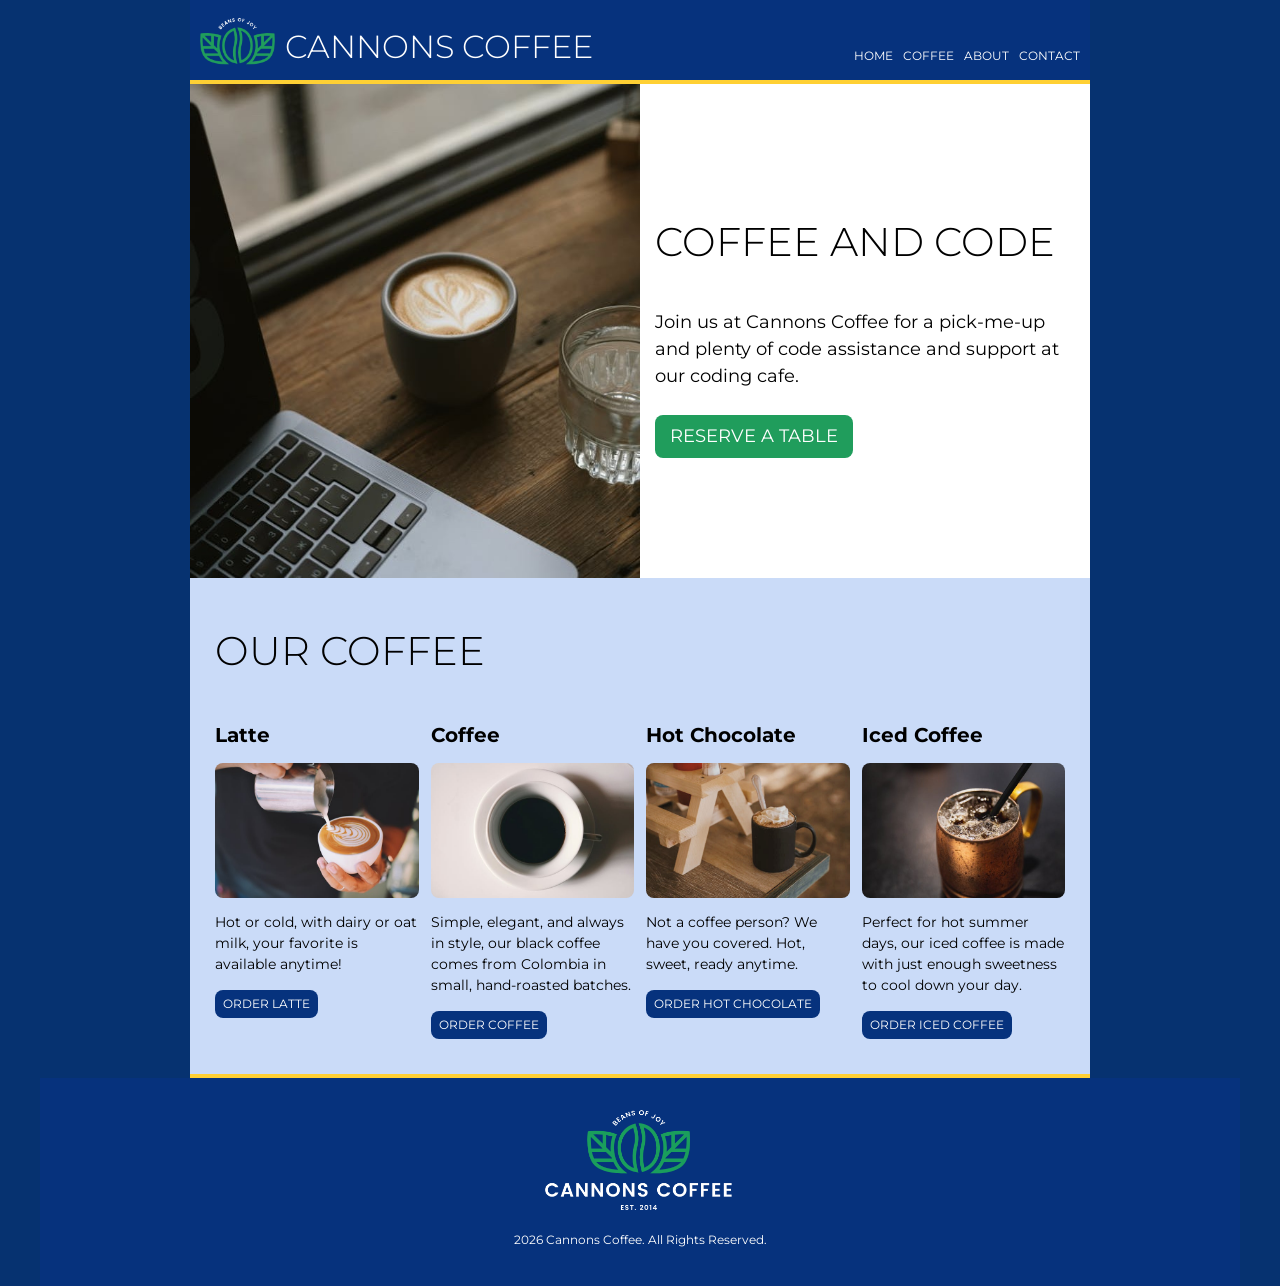
==== commit 9116a5bd: "changes" ====
--- a/index.html
+++ b/index.html
@@ -28,15 +28,15 @@
                 <img src="images/coffee-computer.jpg" alt="Laptop with a cup of coffee and a glass of water" />
                 <div class="opening-text">
                     <h2> Coffee and Code </h2>
-                    <p> Join us at Cannons Coffee for a pick-me-up and plenty of code assistance and support at our
-                        coding cafe. </p>
-                    <a class="button" href="https://www.dunkindonuts.com/" target="_blank" rel="noopener noreferrer">
-                        Reserve a table </a>
+                    <p> Join us at Cannons Coffee for a pick-me-up and plenty of code assistance and support at our coding cafe. </p>
+                    <a class="button" href="https://www.dunkindonuts.com/" target="_blank" rel="noopener noreferrer"> Reserve a table </a>
                 </div>
             </section>
 
             <section class="ourcoffee">
                 <h2>Our Coffee</h2>
+
+                <div class="coffee-items">
 
                     <div class="coffee-item">
                         <h3> Latte </h3>
@@ -48,32 +48,25 @@
                     <div class="coffee-item">
                         <h3> Coffee </h3>
                         <img src="images/coffee.jpg" alt="Coffee in a cup" />
-                        <p> Simple, elegant, and always in style, our black coffee comes from Colombia in small,
-                            hand-roasted batches. </p>
-                        <a class="button1" href="https://www.dunkindonuts.com/" target="_blank" rel="noopener noreferrer">
-                            Order Coffee
-                        </a>
+                        <p> Simple, elegant, and always in style, our black coffee comes from Colombia in small, hand-roasted batches. </p>
+                        <a class="button1" href="https://www.dunkindonuts.com/" target="_blank" rel="noopener noreferrer"> Order Coffee </a>
                     </div>
 
                     <div class="coffee-item">
                         <h3> Hot Chocolate </h3>
                         <img src="images/hotcho.jpg" alt="Hot Chocolate in a cup with whipped cream" />
                         <p> Not a coffee person? We have you covered. Hot, sweet, ready anytime. </p>
-                        <a class="button1" href="https://www.dutchbros.com/" target="_blank" rel="noopener noreferrer">
-                            Order Hot
-                            Chocolate </a>
+                        <a class="button1" href="https://www.dutchbros.com/" target="_blank" rel="noopener noreferrer"> Order Hot Chocolate </a>
                     </div>
 
                     <div class="coffee-item">
                         <h3> Iced Coffee </h3>
                         <img src="images/ice.jpg" alt="Iced coffee in a mug with a straw" />
-                        <p> Perfect for hot summer days, our iced coffee is made with just enough sweetness to cool down
-                            your day. </p>
-                        <a class="button1" href="https://7brew.com/" target="_blank" rel="noopener noreferrer">
-                            Order Iced
-                            Coffee </a>
+                        <p> Perfect for hot summer days, our iced coffee is made with just enough sweetness to cool down your day. </p>
+                        <a class="button1" href="https://7brew.com/" target="_blank" rel="noopener noreferrer"> Order Iced Coffee </a>
                     </div>
 
+                </div>
             </section>
         </main>
 
@@ -84,4 +77,5 @@
 
     </div>
 </body>
+
 </html>
--- a/css/styles.css
+++ b/css/styles.css
@@ -60,23 +60,24 @@
 
 /* ___________________________________________________________ */
 /* Mobile (max-width: 649px) */
+
 header {
     background-color: var(--Catalina);
     color: var(--white);
     text-align: center;
-    padding: 20px;
+    padding: 25px 20px;
 }
 
 header img {
     display: block;
-    width: 70px;
+    width: 150px;
     margin: 0 auto;
 }
 
-h1 {
-    /* font-size: 1.75rem; */
-    max-width: 220px;
-    margin: 10px auto;
+header h1 {
+    font-size: 3rem;
+    max-width: 100%;
+    margin: 15px auto 25px;
 }
 
 h3 {
@@ -87,8 +88,8 @@
     display: flex;
     flex-wrap: wrap;
     justify-content: center;
-    gap: 10px;
-    max-width: 220px;
+    gap: 15px;
+    max-width: 100%;
     margin: 0 auto;
 }
 
@@ -96,14 +97,12 @@
     color: var(--white);
     text-decoration: none;
     text-transform: uppercase;
-    /* font-size: 0.75rem; */
 }
 
 .opening {
     background-color: var(--white);
     padding: 35px 20px;
     border-top: 4px solid var(--Sunglow);
-    border-bottom: 4px solid var(--Sunglow);
 }
 
 .opening img {
@@ -112,7 +111,11 @@
     height: auto;
 }
 
-h2 {
+.opening-text {
+    min-width: 0;
+}
+
+.opening h2 {
     margin: 25px 0;
 }
 
@@ -127,12 +130,13 @@
     border-radius: 8px;
     text-decoration: none;
     text-transform: uppercase;
-    padding: 4px 12px;
+    padding: 8px 15px;
 }
 
 .ourcoffee {
     background-color: var(--LightBlue);
-    padding: 25px 20px;
+    padding: 35px 20px;
+    border-bottom: 4px solid var(--Sunglow);
 }
 
 .ourcoffee h2 {
@@ -142,7 +146,7 @@
 .coffee-items {
     display: flex;
     flex-direction: column;
-    gap: 25px;
+    gap: 30px;
 }
 
 .coffee-item {
@@ -161,7 +165,7 @@
 }
 
 .coffee-item p {
-    font-size: 0.875rem;
+    font-size: 1rem;
     line-height: 1.5;
 }
 
@@ -172,10 +176,11 @@
     border-radius: 8px;
     text-decoration: none;
     text-transform: uppercase;
-    padding: 4px 12px;
+    padding: 8px 12px;
 }
 
 footer {
+    background-color: var(--Catalina);
     text-align: center;
     padding: 25px 20px;
 }
@@ -213,6 +218,7 @@
     }
 
     header h1 {
+        font-size: 3rem;
         max-width: none;
         margin: 0;
         white-space: nowrap;
@@ -225,29 +231,40 @@
         gap: 20px;
     }
 
+    nav a {
+        font-size: 1rem;
+    }
+
     .opening {
         display: flex;
         align-items: stretch;
-        gap: 0;
         padding: 0;
     }
 
     .opening img {
         width: 50%;
         height: auto;
-        /* object-fit: cover; */
+        object-fit: cover;
     }
 
     .opening-text {
-        /* flex: 1; */
+        flex: 1;
         min-width: 0;
         padding: 20px;
+    }
+
+    .opening h2 {
+        margin: 15px 0 25px;
+    }
+
+    .ourcoffee {
+        padding: 35px 25px;
     }
 
     .coffee-items {
         flex-direction: row;
         flex-wrap: wrap;
-        gap: 20px;
+        gap: 30px 20px;
     }
 
     .coffee-item {
@@ -255,8 +272,12 @@
     }
 
     .coffee-item img {
-        /* height: 180px; */
-        /* object-fit: cover; */
+        height: 200px;
+        object-fit: cover;
+    }
+
+    footer img {
+        width: 200px;
     }
 }
 
@@ -266,46 +287,55 @@
     header {
         max-width: 900px;
         margin: 0 auto;
+        display: flex;
         flex-wrap: nowrap;
+        align-items: flex-end;
         justify-content: space-between;
-        align-items: flex-end;
-        /* gap: 15px; */
-        /* padding: 15px 10px; */
-    }
-
-    /* header img {
+        gap: 10px;
+        padding: 15px 10px;
+    }
+
+    header img {
         width: 75px;
-    } */
-
-    /* h1 {
+        flex-shrink: 0;
+    }
+
+    header h1 {
         font-size: 2rem;
-    } */
+        max-width: none;
+        margin: 0;
+        white-space: nowrap;
+    }
 
     nav {
         width: auto;
         flex-wrap: nowrap;
         margin-left: auto;
-        /* gap: 10px; */
-    }
-
-    /* nav a {
+        gap: 10px;
+    }
+
+    nav a {
         font-size: 0.75rem;
-    } */
-
+        white-space: nowrap;
+    }
+    
     .opening {
         max-width: 900px;
+        min-height: 480px;
         margin: 0 auto;
+        display: flex;
         align-items: stretch;
-        /* padding: 0; */
-    }
-
-    /* .opening img {
+        padding: 0;
+    }
+
+    .opening img {
         width: 50%;
         object-fit: cover;
-    } */
+}
 
     .opening-text {
         flex: 1;
+        min-width: 0;
         padding: 20px 15px;
         display: flex;
         flex-direction: column;
@@ -313,11 +343,14 @@
         justify-content: center;
     }
 
+    .opening h2 {
+        margin: 15px 0 25px;
+    }
+
     .ourcoffee {
         max-width: 900px;
         margin: 0 auto;
-        padding: 25px 20px;
-        border-bottom: 4px solid var(--Sunglow);
+        padding: 35px 25px;
     }
 
     .ourcoffee h2 {
@@ -337,25 +370,25 @@
     }
 
     .coffee-item h3 {
-        font-size: 1rem;
+        font-size: 1.25rem;
         font-weight: 700;
         white-space: nowrap;
         margin: 15px 0;
     }
 
     .coffee-item img {
-        display: block;
         width: 100%;
         height: 135px;
         object-fit: cover;
-        border-radius: 10px;
-    }
-
-    /* .coffee-item p {
-        /* line-height: 1.5; */
-    } */
+        border-radius: 8px;
+    }
+
+    .coffee-item p {
+        font-size: 0.875rem;
+    }
 
     .coffee-item .button1 {
+        font-size: 0.75rem;
         white-space: nowrap;
         padding: 5px 8px;
     }
@@ -366,6 +399,6 @@
     }
 
     footer img {
-        width: 180px;
+        width: 200px;
     }
 }
